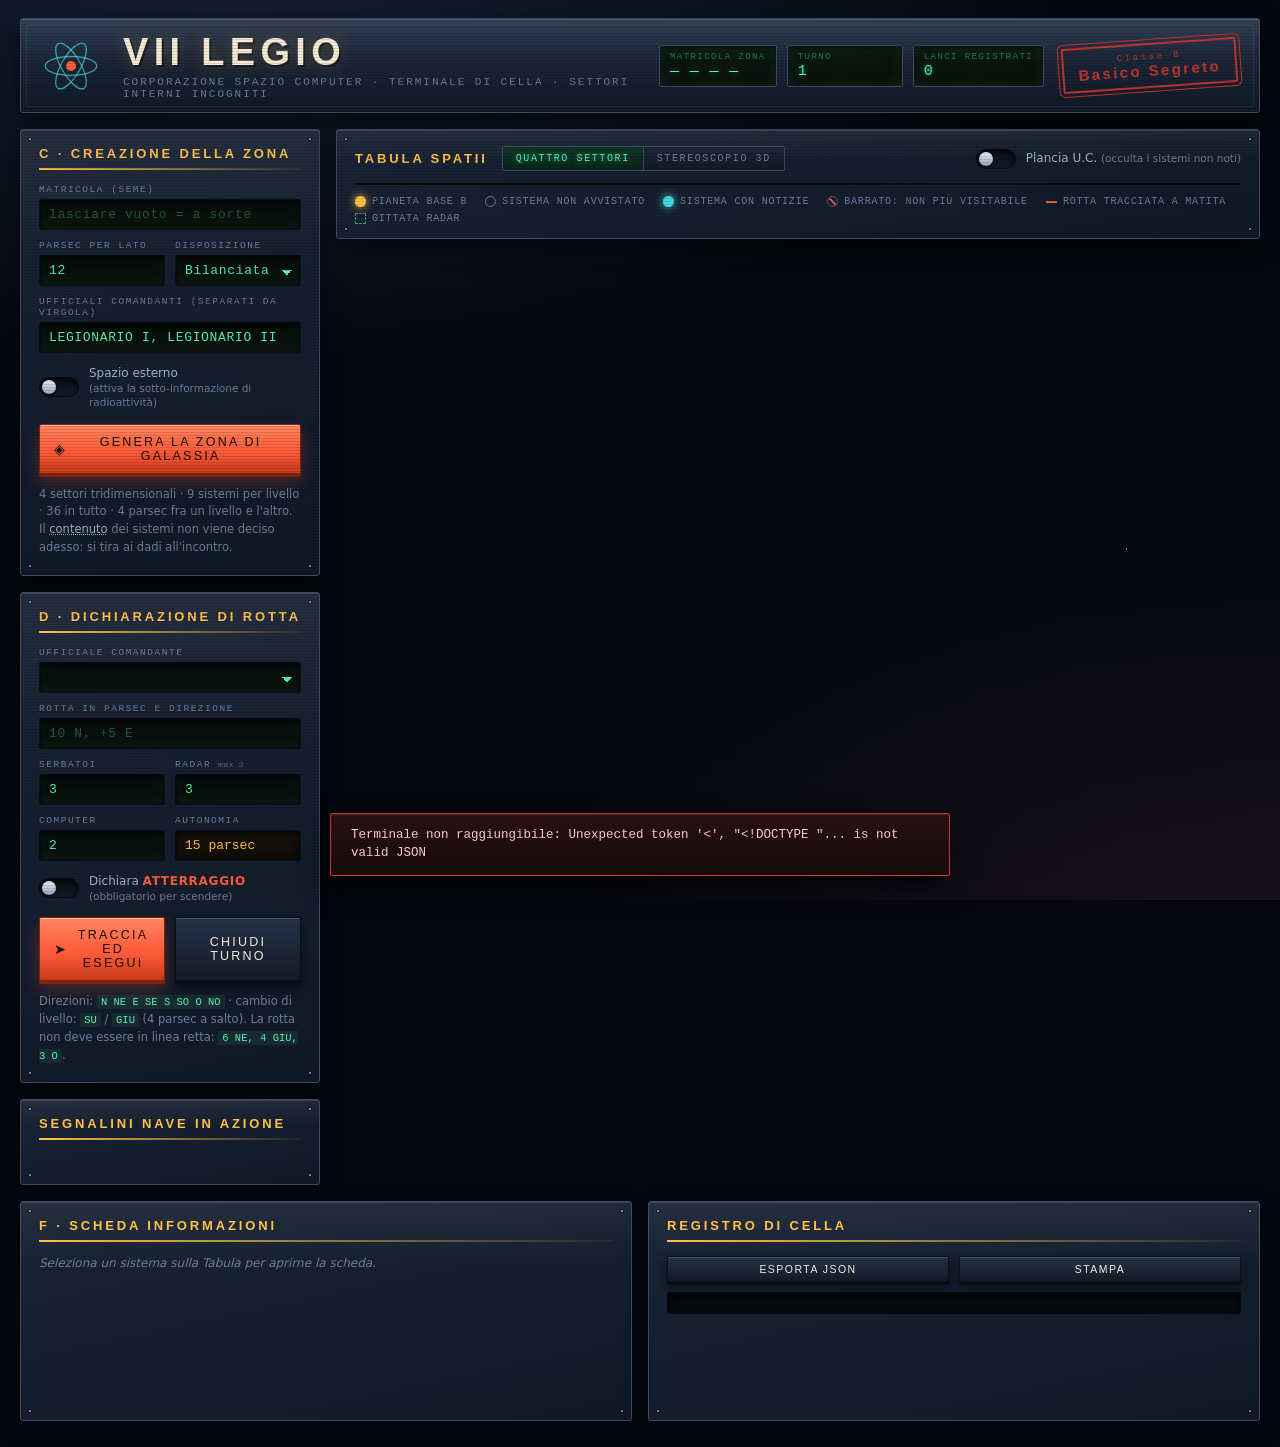
==== src/legio/web/index.html @ f2f83cff "Terminale dello Spazio Computer per VII Legio Sistema di supporto per la fase di esplorazione: gener" ====
<!doctype html>
<html lang="it">
<head>
  <meta charset="utf-8">
  <meta name="viewport" content="width=device-width, initial-scale=1">
  <title>VII LEGIO — Terminale Spazio Computer</title>
  <link rel="stylesheet" href="style.css">
</head>
<body>
<div class="scafo">

  <header class="intestazione">
    <div class="stemma" aria-hidden="true">
      <svg viewBox="0 0 100 100">
        <ellipse class="orbita" cx="50" cy="50" rx="46" ry="17"/>
        <ellipse class="orbita" cx="50" cy="50" rx="46" ry="17" transform="rotate(60 50 50)"/>
        <ellipse class="orbita" cx="50" cy="50" rx="46" ry="17" transform="rotate(-60 50 50)"/>
        <circle class="nucleo" cx="50" cy="50" r="9"/>
      </svg>
    </div>
    <div class="titoli">
      <h1>VII&nbsp;LEGIO</h1>
      <p class="sottotitolo">Corporazione Spazio Computer · Terminale di cella · Settori interni incogniti</p>
    </div>
    <dl class="quadranti">
      <div><dt>Matricola zona</dt><dd id="lettura-matricola">— — — —</dd></div>
      <div><dt>Turno</dt><dd id="lettura-turno">1</dd></div>
      <div><dt>Lanci registrati</dt><dd id="lettura-tiri">0</dd></div>
    </dl>
    <div class="timbro" title="Accesso S.C. Classe B">
      <span>Classe B</span><strong>Basico Segreto</strong>
    </div>
  </header>

  <main class="ponte">

    <!-- ───────────────────────────── colonna comandi ───────────────────────────── -->
    <aside class="colonna">

      <section class="pannello">
        <h2 class="titolo-pannello">C · Creazione della zona</h2>
        <div class="griglia-campi">
          <label class="campo campo-largo">
            <span>Matricola (seme)</span>
            <input id="campo-seme" type="text" placeholder="lasciare vuoto = a sorte" autocomplete="off">
          </label>
          <label class="campo">
            <span>Parsec per lato</span>
            <input id="campo-lato" type="number" min="6" max="21" value="12">
          </label>
          <label class="campo">
            <span>Disposizione</span>
            <select id="campo-distribuzione">
              <option value="bilanciata">Bilanciata</option>
              <option value="libera">Libera (da regolamento)</option>
              <option value="ammassata">Ammassata in nebulose</option>
            </select>
          </label>
          <label class="campo campo-largo">
            <span>Ufficiali Comandanti (separati da virgola)</span>
            <input id="campo-ufficiali" type="text" value="LEGIONARIO I, LEGIONARIO II" autocomplete="off">
          </label>
        </div>
        <label class="interruttore">
          <input id="campo-esterno" type="checkbox">
          <span class="leva"></span>
          <span class="etichetta-leva">Spazio esterno <small>(attiva la sotto-informazione di radioattività)</small></span>
        </label>
        <button id="bottone-genera" class="bottone bottone-primario">
          <span class="pittogramma">◈</span> Genera la zona di galassia
        </button>
        <p class="nota-pannello">
          4 settori tridimensionali · 9 sistemi per livello · 36 in tutto · 4 parsec fra un livello e l'altro.
          Il <em>contenuto</em> dei sistemi non viene deciso adesso: si tira ai dadi all'incontro.
        </p>
      </section>

      <section class="pannello">
        <h2 class="titolo-pannello">D · Dichiarazione di rotta</h2>
        <div class="griglia-campi">
          <label class="campo campo-largo">
            <span>Ufficiale Comandante</span>
            <select id="campo-nave"></select>
          </label>
          <label class="campo campo-largo">
            <span>Rotta in parsec e direzione</span>
            <input id="campo-rotta" type="text" placeholder="10 N, +5 E" autocomplete="off">
          </label>
          <label class="campo">
            <span>Serbatoi</span>
            <input id="campo-serbatoi" type="number" min="1" max="12" value="3">
          </label>
          <label class="campo">
            <span>Radar <small>max 3</small></span>
            <input id="campo-radar" type="number" min="0" max="3" value="3">
          </label>
          <label class="campo">
            <span>Computer</span>
            <input id="campo-computer" type="number" min="0" max="6" value="2">
          </label>
          <div class="campo lettura-autonomia">
            <span>Autonomia</span>
            <output id="lettura-autonomia">15 parsec</output>
          </div>
        </div>
        <label class="interruttore">
          <input id="campo-atterraggio" type="checkbox">
          <span class="leva"></span>
          <span class="etichetta-leva">Dichiara <strong>ATTERRAGGIO</strong> <small>(obbligatorio per scendere)</small></span>
        </label>
        <div class="fila-bottoni">
          <button id="bottone-rotta" class="bottone bottone-primario"><span class="pittogramma">➤</span> Traccia ed esegui</button>
          <button id="bottone-turno" class="bottone">Chiudi turno</button>
        </div>
        <p class="nota-pannello">
          Direzioni: <code>N NE E SE S SO O NO</code> · cambio di livello: <code>SU</code> / <code>GIU</code>
          (4 parsec a salto). La rotta non deve essere in linea retta: <code>6 NE, 4 GIU, 3 O</code>.
        </p>
      </section>

      <section class="pannello">
        <h2 class="titolo-pannello">Segnalini Nave in azione</h2>
        <div id="elenco-navi" class="elenco-navi"></div>
        <p class="nota-pannello" id="nota-ordine"></p>
      </section>

    </aside>

    <!-- ───────────────────────────── tabula spatii ───────────────────────────── -->
    <section class="tabula">
      <div class="barra-vista">
        <h2 class="titolo-pannello">Tabula Spatii</h2>
        <div class="selettore" role="tablist" aria-label="Proiezione">
          <button class="scheda attiva" data-vista-mappa="settori">Quattro settori</button>
          <button class="scheda" data-vista-mappa="stereoscopio">Stereoscopio 3D</button>
        </div>
        <label class="interruttore compatto">
          <input id="campo-vista-uc" type="checkbox">
          <span class="leva"></span>
          <span class="etichetta-leva">Plancia U.C. <small>(occulta i sistemi non noti)</small></span>
        </label>
      </div>
      <div id="tela" class="tela"></div>
      <div class="legenda">
        <span><i class="segno segno-base"></i> pianeta base B</span>
        <span><i class="segno segno-ignoto"></i> sistema non avvistato</span>
        <span><i class="segno segno-noto"></i> sistema con notizie</span>
        <span><i class="segno segno-barrato"></i> barrato: non più visitabile</span>
        <span><i class="segno segno-rotta"></i> rotta tracciata a matita</span>
        <span><i class="segno segno-radar"></i> gittata radar</span>
      </div>
    </section>

    <!-- ───────────────────────────── colonna informazioni ───────────────────────────── -->
    <aside class="colonna">

      <section class="pannello pannello-dossier">
        <h2 class="titolo-pannello">F · Scheda Informazioni</h2>
        <div id="dossier" class="dossier">
          <p class="vuoto">Seleziona un sistema sulla Tabula per aprirne la scheda.</p>
        </div>
      </section>

      <section class="pannello pannello-registro">
        <h2 class="titolo-pannello">Registro di cella</h2>
        <div class="fila-bottoni fila-bottoni-fine">
          <button id="bottone-esporta" class="bottone bottone-piccolo">Esporta JSON</button>
          <button id="bottone-stampa" class="bottone bottone-piccolo">Stampa</button>
        </div>
        <ol id="registro" class="registro"></ol>
      </section>

    </aside>
  </main>

  <div id="avviso" class="avviso" role="status" aria-live="polite"></div>
  <div class="velo-crt" aria-hidden="true"></div>
</div>
<script src="app.js"></script>
</body>
</html>
---- src/legio/web/style.css ----
/* ═══════════════════════════════════════════════════════════════════════════
   C.S.C. — Terminale di cella. Livrea d'ordinanza: acciaio, fosfori, bachelite.
   ═══════════════════════════════════════════════════════════════════════════ */

:root {
  --spazio:        #05080f;
  --spazio-alto:   #0b1220;
  --acciaio-scuro: #101826;
  --acciaio:       #1a2436;
  --acciaio-chiaro:#243147;
  --bordo:         #3d4d66;
  --bordo-tenue:   rgba(157, 180, 207, .18);

  --fosforo:       #57f2ac;
  --fosforo-cupo:  #1f7d5a;
  --ambra:         #ffc247;
  --corallo:       #ff5c39;
  --turchese:      #48d8e0;
  --crema:         #f4ead6;
  --cromo:         #9db4cf;
  --cromo-cupo:    #6b7f9b;
  --rosso-timbro:  #d7382c;

  --font-display: 'Bahnschrift SemiBold Condensed', 'Bahnschrift', 'Franklin Gothic Medium',
                  'Arial Narrow', 'Segoe UI Semibold', sans-serif;
  --font-testo:   'Franklin Gothic Book', 'Segoe UI', system-ui, sans-serif;
  --font-mono:    'Cascadia Mono', 'Consolas', 'Courier New', monospace;

  --raggio: 3px;
  --luce-fosforo: 0 0 6px rgba(87, 242, 172, .55);
}

* { box-sizing: border-box; }

html, body { height: 100%; }

body {
  margin: 0;
  font-family: var(--font-testo);
  font-size: 14px;
  color: var(--crema);
  background:
    radial-gradient(120% 90% at 18% -10%, #16223a 0%, transparent 55%),
    radial-gradient(100% 80% at 100% 110%, #1c1224 0%, transparent 60%),
    var(--spazio);
  background-attachment: fixed;
  -webkit-font-smoothing: antialiased;
}

/* stelle di fondo, disegnate con gradienti puntiformi */
body::before {
  content: '';
  position: fixed;
  inset: 0;
  pointer-events: none;
  opacity: .55;
  background-image:
    radial-gradient(1px 1px at 12% 22%, #fff 50%, transparent 51%),
    radial-gradient(1px 1px at 71% 8%,  #cfe6ff 50%, transparent 51%),
    radial-gradient(1px 1px at 33% 74%, #fff 50%, transparent 51%),
    radial-gradient(1.6px 1.6px at 88% 61%, #ffe9c4 50%, transparent 51%),
    radial-gradient(1px 1px at 52% 41%, #fff 50%, transparent 51%),
    radial-gradient(1px 1px at 8% 88%,  #bcd8ff 50%, transparent 51%),
    radial-gradient(1.4px 1.4px at 63% 92%, #fff 50%, transparent 51%),
    radial-gradient(1px 1px at 95% 33%, #fff 50%, transparent 51%),
    radial-gradient(1px 1px at 44% 12%, #ffd9a8 50%, transparent 51%),
    radial-gradient(1px 1px at 24% 55%, #fff 50%, transparent 51%);
}

.scafo { position: relative; min-height: 100%; padding: 18px 20px 26px; }

/* ─────────────────────────────── intestazione ─────────────────────────────── */

.intestazione {
  position: relative;
  display: grid;
  grid-template-columns: 62px minmax(0, 1fr) auto auto;
  align-items: center;
  gap: 18px;
  padding: 12px 22px;
  margin-bottom: 16px;
  border: 1px solid var(--bordo);
  border-radius: var(--raggio);
  background:
    linear-gradient(180deg, rgba(255, 255, 255, .07), transparent 42%),
    linear-gradient(180deg, var(--acciaio-chiaro), var(--acciaio-scuro));
  box-shadow: inset 0 1px 0 rgba(255, 255, 255, .16), 0 10px 26px rgba(0, 0, 0, .55);
}

.intestazione::after {
  content: '';
  position: absolute;
  inset: 5px;
  border: 1px solid rgba(157, 180, 207, .12);
  border-radius: 2px;
  pointer-events: none;
}

.stemma svg { width: 56px; height: 56px; display: block; }
.stemma .orbita { fill: none; stroke: var(--turchese); stroke-width: 2.4; opacity: .7; }
.stemma .nucleo { fill: var(--corallo); }
@media (prefers-reduced-motion: no-preference) {
  .stemma svg { animation: rotazione-atomica 24s linear infinite; transform-origin: 50% 50%; }
  @keyframes rotazione-atomica { to { transform: rotate(360deg); } }
}

.titoli h1 {
  margin: 0;
  font-family: var(--font-display);
  font-size: clamp(26px, 3vw, 38px);
  letter-spacing: .14em;
  color: var(--crema);
  text-shadow: 0 0 18px rgba(255, 194, 71, .3), 2px 2px 0 rgba(0, 0, 0, .5);
}

.sottotitolo {
  margin: 2px 0 0;
  font-family: var(--font-mono);
  font-size: 11px;
  letter-spacing: .18em;
  text-transform: uppercase;
  color: var(--cromo-cupo);
}

.quadranti { display: flex; gap: 10px; margin: 0; }

.quadranti > div {
  min-width: 116px;
  padding: 6px 10px;
  border: 1px solid var(--bordo);
  border-radius: 2px;
  background: radial-gradient(120% 140% at 50% 0%, #0f1a12, #060a08);
  box-shadow: inset 0 0 14px rgba(87, 242, 172, .12), inset 0 2px 4px rgba(0, 0, 0, .8);
}

.quadranti dt {
  font-family: var(--font-mono);
  font-size: 9px;
  letter-spacing: .16em;
  text-transform: uppercase;
  color: var(--fosforo-cupo);
}

.quadranti dd {
  margin: 1px 0 0;
  font-family: var(--font-mono);
  font-size: 15px;
  letter-spacing: .06em;
  color: var(--fosforo);
  text-shadow: var(--luce-fosforo);
  overflow-wrap: anywhere;
}

.timbro {
  display: grid;
  place-items: center;
  padding: 7px 14px;
  transform: rotate(-4deg);
  border: 2px solid var(--rosso-timbro);
  outline: 1px solid var(--rosso-timbro);
  outline-offset: 3px;
  border-radius: 2px;
  color: var(--rosso-timbro);
  opacity: .88;
}
.timbro span { font-family: var(--font-mono); font-size: 9px; letter-spacing: .3em; }
.timbro strong { font-family: var(--font-display); font-size: 15px; letter-spacing: .16em; }

/* ─────────────────────────────── impianto generale ─────────────────────────────── */

.ponte {
  display: grid;
  grid-template-columns: 336px minmax(0, 1fr) 372px;
  gap: 16px;
  align-items: start;
}

.colonna { display: flex; flex-direction: column; gap: 16px; min-width: 0; }

/* ─────────────────────────────── pannelli ─────────────────────────────── */

.pannello, .tabula {
  position: relative;
  padding: 16px 18px 18px;
  border: 1px solid var(--bordo);
  border-radius: var(--raggio);
  background:
    linear-gradient(180deg, rgba(255, 255, 255, .05), transparent 30%),
    linear-gradient(168deg, var(--acciaio) 0%, var(--acciaio-scuro) 100%);
  box-shadow: inset 0 1px 0 rgba(255, 255, 255, .12), 0 8px 22px rgba(0, 0, 0, .5);
}

/* ribattini d'angolo */
.pannello::before, .tabula::before {
  content: '';
  position: absolute;
  inset: 6px;
  border-radius: 2px;
  pointer-events: none;
  background-image:
    radial-gradient(circle, rgba(220, 232, 245, .5) 0 1px, rgba(0, 0, 0, .45) 1.6px, transparent 2.4px),
    radial-gradient(circle, rgba(220, 232, 245, .5) 0 1px, rgba(0, 0, 0, .45) 1.6px, transparent 2.4px),
    radial-gradient(circle, rgba(220, 232, 245, .5) 0 1px, rgba(0, 0, 0, .45) 1.6px, transparent 2.4px),
    radial-gradient(circle, rgba(220, 232, 245, .5) 0 1px, rgba(0, 0, 0, .45) 1.6px, transparent 2.4px);
  background-size: 6px 6px;
  background-repeat: no-repeat;
  background-position: 0 0, 100% 0, 0 100%, 100% 100%;
}

.titolo-pannello {
  margin: 0 0 14px;
  font-family: var(--font-display);
  font-size: 13px;
  font-weight: 600;
  letter-spacing: .22em;
  text-transform: uppercase;
  color: var(--ambra);
}

.titolo-pannello::after {
  content: '';
  display: block;
  height: 2px;
  margin-top: 7px;
  background: linear-gradient(90deg, var(--ambra), rgba(255, 194, 71, .05));
}

.nota-pannello {
  margin: 12px 0 0;
  font-size: 11.5px;
  line-height: 1.55;
  color: var(--cromo-cupo);
}
.nota-pannello code {
  font-family: var(--font-mono);
  font-size: 10.5px;
  padding: 1px 4px;
  border-radius: 2px;
  background: rgba(87, 242, 172, .08);
  color: var(--fosforo);
}
.nota-pannello em { color: var(--cromo); font-style: normal; text-decoration: underline dotted; }

/* ─────────────────────────────── campi ─────────────────────────────── */

.griglia-campi { display: grid; grid-template-columns: 1fr 1fr; gap: 10px; }
.campo-largo { grid-column: 1 / -1; }

.campo { display: flex; flex-direction: column; gap: 4px; min-width: 0; }

.campo > span {
  font-family: var(--font-mono);
  font-size: 9.5px;
  letter-spacing: .16em;
  text-transform: uppercase;
  color: var(--cromo-cupo);
}
.campo > span small { text-transform: none; letter-spacing: .04em; opacity: .8; }

input[type=text], input[type=number], select {
  width: 100%;
  padding: 7px 9px;
  border: 1px solid #0a0f18;
  border-top-color: #05080d;
  border-radius: 2px;
  background: linear-gradient(180deg, #060c08, #0b140f);
  box-shadow: inset 0 2px 6px rgba(0, 0, 0, .9), inset 0 0 12px rgba(87, 242, 172, .07);
  color: var(--fosforo);
  font-family: var(--font-mono);
  font-size: 13px;
  letter-spacing: .05em;
}

input:focus-visible, select:focus-visible, button:focus-visible {
  outline: 2px solid var(--ambra);
  outline-offset: 1px;
}

input::placeholder { color: rgba(87, 242, 172, .32); }

select { appearance: none; cursor: pointer; padding-right: 24px;
  background-image: linear-gradient(45deg, transparent 50%, var(--fosforo) 50%),
                    linear-gradient(135deg, var(--fosforo) 50%, transparent 50%),
                    linear-gradient(180deg, #060c08, #0b140f);
  background-position: calc(100% - 13px) 14px, calc(100% - 8px) 14px, 0 0;
  background-size: 5px 5px, 5px 5px, 100% 100%;
  background-repeat: no-repeat;
}
select option { background: #0b140f; color: var(--fosforo); }

.lettura-autonomia output {
  padding: 7px 9px;
  border: 1px solid #0a0f18;
  border-radius: 2px;
  background: linear-gradient(180deg, #17110a, #100c07);
  box-shadow: inset 0 2px 6px rgba(0, 0, 0, .9);
  color: var(--ambra);
  font-family: var(--font-mono);
  font-size: 13px;
}

/* interruttore a leva */
.interruttore {
  display: flex;
  align-items: center;
  gap: 10px;
  margin-top: 12px;
  cursor: pointer;
  user-select: none;
}
.interruttore input { position: absolute; opacity: 0; width: 0; height: 0; }
.leva {
  position: relative;
  flex: 0 0 auto;
  width: 40px;
  height: 20px;
  border: 1px solid #05080d;
  border-radius: 10px;
  background: linear-gradient(180deg, #0a1018, #131c29);
  box-shadow: inset 0 2px 5px rgba(0, 0, 0, .85);
  transition: background .18s;
}
.leva::after {
  content: '';
  position: absolute;
  top: 2px; left: 2px;
  width: 14px; height: 14px;
  border-radius: 50%;
  background: linear-gradient(180deg, #e8f0f8, #93a6bd);
  box-shadow: 0 1px 3px rgba(0, 0, 0, .7);
  transition: transform .18s;
}
.interruttore input:checked + .leva { background: linear-gradient(180deg, #14432f, #0d2a1f); }
.interruttore input:checked + .leva::after {
  transform: translateX(20px);
  background: linear-gradient(180deg, #b8ffdf, var(--fosforo));
  box-shadow: 0 0 10px rgba(87, 242, 172, .8);
}
.interruttore input:focus-visible + .leva { outline: 2px solid var(--ambra); outline-offset: 2px; }
.etichetta-leva { font-size: 12px; color: var(--cromo); line-height: 1.35; }
.etichetta-leva small { display: block; font-size: 10.5px; color: var(--cromo-cupo); }
.etichetta-leva strong { color: var(--corallo); letter-spacing: .06em; }
.interruttore.compatto { margin: 0; }
.interruttore.compatto .etichetta-leva small { display: inline; }

/* ─────────────────────────────── bottoni ─────────────────────────────── */

.bottone {
  display: inline-flex;
  align-items: center;
  justify-content: center;
  gap: 8px;
  width: 100%;
  margin-top: 14px;
  padding: 10px 14px;
  border: 1px solid #0a1018;
  border-radius: 2px;
  background: linear-gradient(180deg, var(--acciaio-chiaro), #131b28);
  box-shadow: inset 0 1px 0 rgba(255, 255, 255, .18), 0 3px 0 #080d15, 0 6px 12px rgba(0, 0, 0, .5);
  color: var(--crema);
  font-family: var(--font-display);
  font-size: 12.5px;
  letter-spacing: .18em;
  text-transform: uppercase;
  cursor: pointer;
  transition: transform .08s, box-shadow .08s, filter .15s;
}
.bottone:hover { filter: brightness(1.16); }
.bottone:active { transform: translateY(3px); box-shadow: inset 0 2px 6px rgba(0, 0, 0, .8); }
.bottone[disabled] { opacity: .45; cursor: not-allowed; transform: none; }

.bottone-primario {
  background: linear-gradient(180deg, #ff8560, var(--corallo) 55%, #c93b1c);
  border-color: #7d240f;
  color: #1a0a05;
  box-shadow: inset 0 1px 0 rgba(255, 255, 255, .45), 0 3px 0 #82250f, 0 8px 18px rgba(255, 92, 57, .25);
}
.pittogramma { font-size: 14px; line-height: 1; }
.bottone-piccolo { width: auto; margin: 0; padding: 6px 11px; font-size: 10.5px; letter-spacing: .14em; }

.fila-bottoni { display: flex; gap: 10px; }
.fila-bottoni .bottone { flex: 1; }
.fila-bottoni-fine { justify-content: flex-end; margin-bottom: 10px; }

/* ─────────────────────────────── navi ─────────────────────────────── */

.elenco-navi { display: flex; flex-direction: column; gap: 9px; }

.scheda-nave {
  display: grid;
  grid-template-columns: 8px 1fr auto;
  gap: 10px;
  align-items: center;
  padding: 9px 11px;
  border: 1px solid var(--bordo-tenue);
  border-radius: 2px;
  background: linear-gradient(180deg, rgba(255, 255, 255, .04), rgba(0, 0, 0, .22));
}
.scheda-nave.attiva { border-color: var(--ambra); box-shadow: 0 0 0 1px rgba(255, 194, 71, .3); }
.bandiera-nave { align-self: stretch; border-radius: 1px; box-shadow: 0 0 8px currentColor; }
.nome-nave { font-family: var(--font-display); font-size: 13px; letter-spacing: .12em; }
.dati-nave { font-family: var(--font-mono); font-size: 10.5px; color: var(--cromo-cupo); line-height: 1.5; }
.dati-nave b { color: var(--fosforo); font-weight: 400; }
.punti-nave {
  font-family: var(--font-mono);
  font-size: 18px;
  color: var(--ambra);
  text-align: right;
  text-shadow: 0 0 8px rgba(255, 194, 71, .5);
}
.punti-nave small { display: block; font-size: 8.5px; letter-spacing: .16em; color: var(--cromo-cupo); text-shadow: none; }

/* ─────────────────────────────── tabula ─────────────────────────────── */

.tabula { padding: 16px 18px 14px; }

.barra-vista {
  display: flex;
  flex-wrap: wrap;
  align-items: center;
  gap: 14px;
  margin-bottom: 12px;
}
.barra-vista .titolo-pannello { margin: 0; flex: 0 0 auto; }
.barra-vista .titolo-pannello::after { display: none; }
.barra-vista .interruttore { margin-left: auto; }

.selettore { display: flex; border: 1px solid var(--bordo); border-radius: 2px; overflow: hidden; }
.scheda {
  padding: 6px 13px;
  border: 0;
  background: linear-gradient(180deg, #1c2637, #121a26);
  color: var(--cromo-cupo);
  font-family: var(--font-mono);
  font-size: 10px;
  letter-spacing: .16em;
  text-transform: uppercase;
  cursor: pointer;
}
.scheda + .scheda { border-left: 1px solid var(--bordo); }
.scheda.attiva {
  background: linear-gradient(180deg, #0e3427, #0a2419);
  color: var(--fosforo);
  text-shadow: var(--luce-fosforo);
}

.tela {
  border: 1px solid #05080d;
  border-radius: 2px;
  background: radial-gradient(110% 110% at 50% 40%, #071019 0%, #03060b 70%);
  box-shadow: inset 0 0 60px rgba(0, 0, 0, .9), inset 0 0 22px rgba(72, 216, 224, .07);
  overflow: hidden;
}
.tela svg { display: block; width: 100%; height: auto; }

.legenda {
  display: flex;
  flex-wrap: wrap;
  gap: 6px 18px;
  margin-top: 11px;
  font-family: var(--font-mono);
  font-size: 10px;
  letter-spacing: .08em;
  text-transform: uppercase;
  color: var(--cromo-cupo);
}
.legenda span { display: inline-flex; align-items: center; gap: 6px; }
.segno { width: 11px; height: 11px; border-radius: 50%; flex: 0 0 auto; }
.segno-base { background: var(--ambra); box-shadow: 0 0 9px var(--ambra); }
.segno-ignoto { border: 1.5px solid var(--cromo-cupo); }
.segno-noto { background: var(--turchese); box-shadow: 0 0 9px var(--turchese); }
.segno-barrato { border: 1.5px solid #7a4a4a; background: linear-gradient(45deg, transparent 44%, #b25b5b 44% 56%, transparent 56%); }
.segno-rotta { border-radius: 0; height: 0; border-top: 2px dashed var(--corallo); }
.segno-radar { border-radius: 0; border: 1px dashed rgba(87, 242, 172, .6); }

/* elementi SVG della mappa */
.reticolo { stroke: rgba(157, 180, 207, .1); stroke-width: .6; }
.reticolo-forte { stroke: rgba(157, 180, 207, .2); stroke-width: .9; }
.cornice-settore { fill: none; stroke: var(--bordo); stroke-width: 1.2; }
.fondo-settore { fill: rgba(8, 18, 28, .55); }
.etichetta-settore {
  font-family: var(--font-display); font-size: 11px; letter-spacing: .2em;
  fill: var(--ambra); text-transform: uppercase;
}
.coordinata { font-family: var(--font-mono); font-size: 8px; fill: var(--cromo-cupo); letter-spacing: .04em; }
.sistema { cursor: pointer; }
.sistema:hover .alone { opacity: .95; }
.alone { opacity: 0; transition: opacity .15s; }
.disco-ignoto { fill: none; stroke: var(--cromo-cupo); stroke-width: 1.3; }
.disco-noto { fill: var(--turchese); }
.disco-base { fill: var(--ambra); }
.anello-base { fill: none; stroke: var(--ambra); stroke-width: 1; opacity: .6; }
.croce-barrato { stroke: #c96a5f; stroke-width: 1.5; }
.sigla-sistema { font-family: var(--font-mono); font-size: 7.5px; fill: var(--cromo); }
.lettera-base { font-family: var(--font-display); font-size: 7.5px; font-weight: 700; fill: #241503; }
.nome-segnalino { font-family: var(--font-mono); font-size: 7.5px; }
.nome-sistema { font-family: var(--font-mono); font-size: 7px; fill: var(--turchese); }
.linea-rotta { fill: none; stroke-width: 1.6; stroke-dasharray: 4 3; opacity: .95; }
.punto-rotta { opacity: .85; }
.gittata-radar { fill: rgba(87, 242, 172, .05); stroke: rgba(87, 242, 172, .45); stroke-width: .8; stroke-dasharray: 3 3; }
.segnalino { stroke: #04070c; stroke-width: 1; }
.selezionato { fill: none; stroke: var(--ambra); stroke-width: 1.4; }
.piano-stereo { fill: #070f18; stroke: var(--bordo); stroke-width: 1; }
.colonna-stereo { stroke: rgba(157, 180, 207, .3); stroke-width: .7; stroke-dasharray: 2 2; }
.salto-livello { stroke-width: 1.8; stroke-dasharray: 2 3; opacity: .8; }

/* ─────────────────────────────── dossier ─────────────────────────────── */

.pannello-dossier { min-height: 220px; }
.dossier .vuoto, .registro .vuoto { color: var(--cromo-cupo); font-size: 12px; font-style: italic; }

.testata-dossier {
  display: flex;
  align-items: baseline;
  justify-content: space-between;
  gap: 10px;
  padding-bottom: 8px;
  border-bottom: 1px dashed var(--bordo-tenue);
}
.testata-dossier h3 {
  margin: 0;
  font-family: var(--font-display);
  font-size: 19px;
  letter-spacing: .1em;
  color: var(--crema);
}
.testata-dossier .riferimento { font-family: var(--font-mono); font-size: 10.5px; color: var(--fosforo); }

.righe-info { list-style: none; margin: 10px 0 0; padding: 0; display: flex; flex-direction: column; gap: 7px; }
.righe-info li {
  display: grid;
  grid-template-columns: 44px 1fr;
  gap: 9px;
  padding: 7px 9px;
  border-left: 2px solid var(--fosforo-cupo);
  background: rgba(87, 242, 172, .05);
  font-size: 12px;
  line-height: 1.45;
}
.righe-info .grado {
  font-family: var(--font-mono);
  font-size: 10px;
  letter-spacing: .1em;
  color: var(--ambra);
}
.righe-info .dado { font-family: var(--font-mono); font-size: 10px; color: var(--cromo-cupo); display: block; }
.righe-info li.dns { border-left-color: var(--rosso-timbro); background: rgba(215, 56, 44, .08); }

.blocco-gi {
  margin-top: 12px;
  padding: 11px 12px;
  border: 1px solid rgba(255, 194, 71, .3);
  border-radius: 2px;
  background: linear-gradient(180deg, rgba(255, 194, 71, .07), rgba(255, 194, 71, .02));
}
.blocco-gi h4 {
  margin: 0 0 6px;
  font-family: var(--font-display);
  font-size: 14px;
  letter-spacing: .1em;
  color: var(--ambra);
}
.blocco-gi .genere {
  font-family: var(--font-mono);
  font-size: 9.5px;
  letter-spacing: .16em;
  color: var(--corallo);
}
.blocco-gi p { margin: 7px 0 0; font-size: 12px; line-height: 1.55; }
.tabella-gi { width: 100%; margin-top: 10px; border-collapse: collapse; font-size: 11px; }
.tabella-gi th, .tabella-gi td { padding: 4px 6px; text-align: left; border-top: 1px solid var(--bordo-tenue); }
.tabella-gi th { font-family: var(--font-mono); font-size: 9.5px; letter-spacing: .1em; color: var(--cromo-cupo); text-transform: uppercase; font-weight: 400; }
.tabella-gi td { color: var(--crema); }

.fila-azioni { display: flex; flex-wrap: wrap; gap: 8px; margin-top: 13px; }

/* ─────────────────────────────── registro ─────────────────────────────── */

.pannello-registro { display: flex; flex-direction: column; }

.registro {
  list-style: none;
  margin: 0;
  padding: 10px 12px;
  max-height: 420px;
  overflow-y: auto;
  border: 1px solid #05080d;
  border-radius: 2px;
  background: linear-gradient(180deg, #04090b, #060d10);
  box-shadow: inset 0 2px 10px rgba(0, 0, 0, .9);
  font-family: var(--font-mono);
  font-size: 11.5px;
  line-height: 1.6;
  scrollbar-color: var(--fosforo-cupo) #04090b;
  scrollbar-width: thin;
}
.registro li { display: grid; grid-template-columns: 30px 1fr; gap: 8px; padding: 3px 0; }
.registro .indice { color: rgba(107, 127, 155, .7); }
.registro .attore { color: var(--ambra); }
.registro li.tipo-avvistamento .voce { color: var(--fosforo); text-shadow: var(--luce-fosforo); }
.registro li.tipo-rotta .voce { color: var(--crema); }
.registro li.tipo-informazione .voce { color: var(--turchese); }
.registro li.tipo-atterraggio .voce, .registro li.tipo-attivita .voce { color: var(--corallo); }
.registro li.tipo-punteggio .voce { color: var(--ambra); }
.registro li.tipo-sistema .voce, .registro li.tipo-ripetizione .voce { color: var(--cromo-cupo); }
.registro li.tipo-gi .voce, .registro li.tipo-presenze .voce, .registro li.tipo-arrivi .voce { color: #d7b8ff; }

/* ─────────────────────────────── avviso ─────────────────────────────── */

.avviso {
  position: fixed;
  left: 50%;
  bottom: 24px;
  transform: translate(-50%, 130%);
  max-width: min(620px, 88vw);
  padding: 12px 20px;
  border: 1px solid var(--rosso-timbro);
  border-radius: 2px;
  background: linear-gradient(180deg, #2a1114, #170a0c);
  box-shadow: 0 12px 30px rgba(0, 0, 0, .7), inset 0 1px 0 rgba(255, 255, 255, .1);
  color: #ffd7cf;
  font-family: var(--font-mono);
  font-size: 12.5px;
  line-height: 1.5;
  z-index: 40;
  transition: transform .25s ease-out;
}
.avviso.visibile { transform: translate(-50%, 0); }
.avviso.esito { border-color: var(--fosforo-cupo); background: linear-gradient(180deg, #0d2a20, #071711); color: #c9ffe7; }

/* ─────────────────────────────── velo CRT ─────────────────────────────── */

.velo-crt {
  position: fixed;
  inset: 0;
  z-index: 50;
  pointer-events: none;
  background: repeating-linear-gradient(180deg, rgba(0, 0, 0, .22) 0 1px, transparent 1px 3px);
  mix-blend-mode: multiply;
  opacity: .55;
}
.velo-crt::after {
  content: '';
  position: absolute;
  inset: 0;
  background: radial-gradient(130% 120% at 50% 50%, transparent 58%, rgba(0, 0, 0, .55) 100%);
}
@media (prefers-reduced-motion: reduce) { .velo-crt { opacity: .3; } }

/* ─────────────────────────────── adattamenti ─────────────────────────────── */

@media (max-width: 1400px) {
  .ponte { grid-template-columns: 300px minmax(0, 1fr); }
  .ponte > .colonna:last-child { grid-column: 1 / -1; display: grid; grid-template-columns: 1fr 1fr; }
}
@media (max-width: 1000px) {
  .ponte, .ponte > .colonna:last-child { grid-template-columns: minmax(0, 1fr); }
  .intestazione { grid-template-columns: 48px 1fr; }
  .quadranti, .timbro { grid-column: 1 / -1; }
  .quadranti { flex-wrap: wrap; }
}

@media print {
  body { background: #fff; color: #000; }
  body::before, .velo-crt, .colonna > .pannello:not(.pannello-registro), .barra-vista .selettore,
  .barra-vista .interruttore, .avviso, .fila-bottoni { display: none !important; }
  .scafo { padding: 0; }
  .pannello, .tabula, .intestazione { background: #fff; border-color: #999; box-shadow: none; color: #000; }
  .pannello::before, .tabula::before, .intestazione::after { display: none; }
  .ponte { display: block; }
  .titolo-pannello, .titoli h1, .quadranti dd { color: #000; text-shadow: none; }
  .registro { max-height: none; background: #fff; color: #000; box-shadow: none; }
  .registro .attore { color: #000; font-weight: 700; }
  .registro li .voce { color: #000 !important; text-shadow: none !important; }
  .tela { background: #fff; }
}
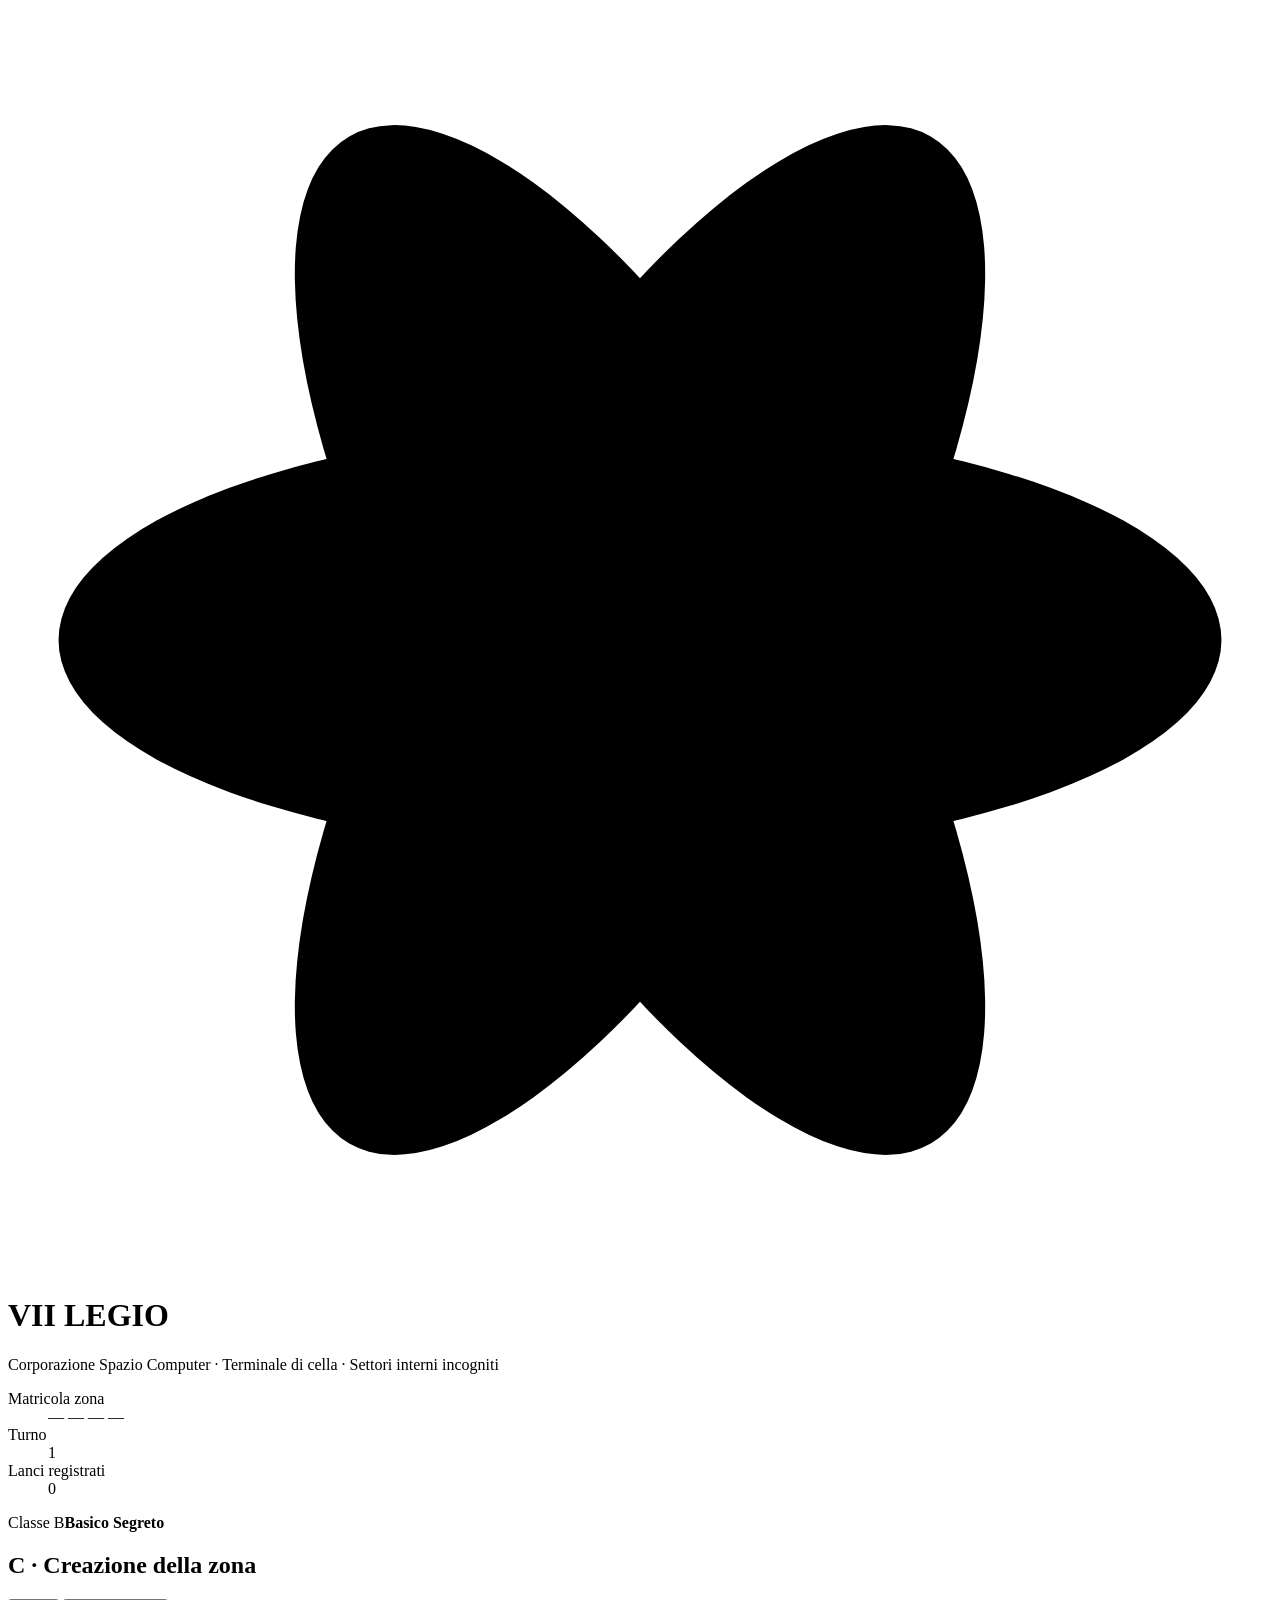
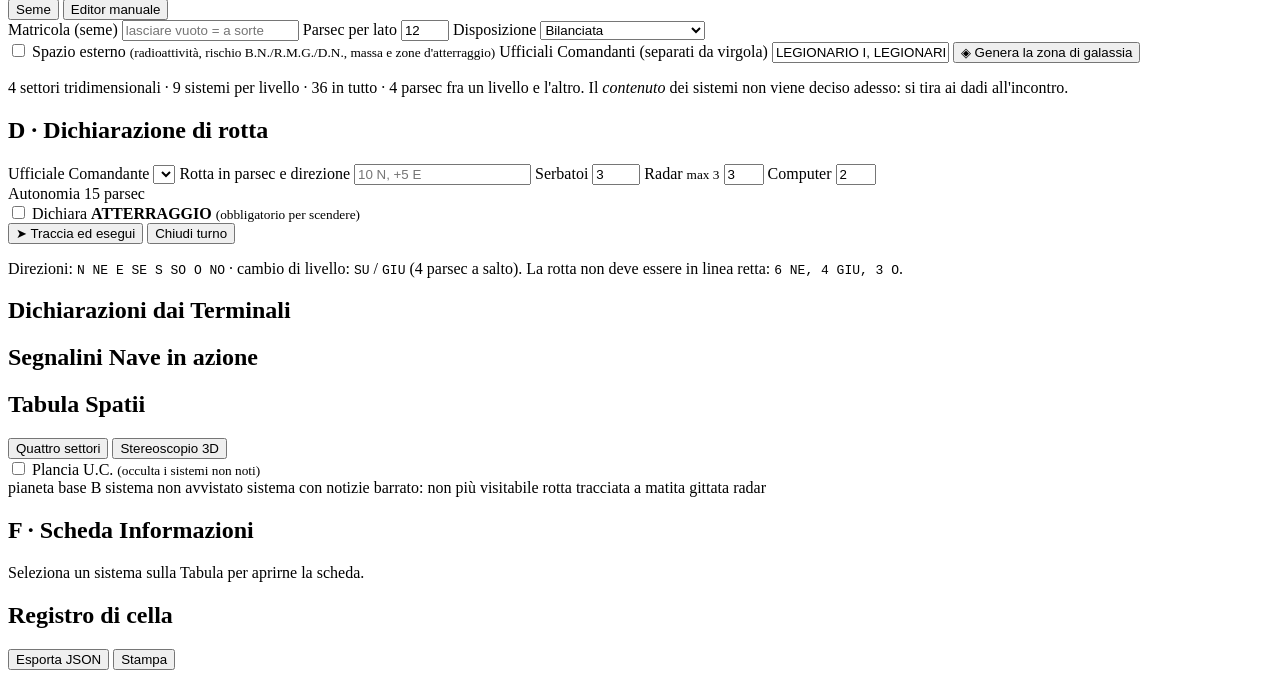
==== commit 2203fc8d: "update" ====
--- a/src/legio/web/index.html
+++ b/src/legio/web/index.html
@@ -4,7 +4,8 @@
   <meta charset="utf-8">
   <meta name="viewport" content="width=device-width, initial-scale=1">
   <title>VII LEGIO — Terminale Spazio Computer</title>
-  <link rel="stylesheet" href="style.css">
+  <!-- Percorsi assoluti: la consolle e' servita da /sc/<codice>, i relativi si romperebbero. -->
+  <link rel="stylesheet" href="/style.css">
 </head>
 <body>
 <div class="scafo">
@@ -39,7 +40,11 @@
 
       <section class="pannello">
         <h2 class="titolo-pannello">C · Creazione della zona</h2>
-        <div class="griglia-campi">
+        <div class="selettore" role="tablist" aria-label="Modo di creazione">
+          <button class="scheda attiva" data-modo-creazione="seme">Seme</button>
+          <button class="scheda" data-modo-creazione="editor">Editor manuale</button>
+        </div>
+        <div id="campi-seme" class="griglia-campi">
           <label class="campo campo-largo">
             <span>Matricola (seme)</span>
             <input id="campo-seme" type="text" placeholder="lasciare vuoto = a sorte" autocomplete="off">
@@ -56,15 +61,44 @@
               <option value="ammassata">Ammassata in nebulose</option>
             </select>
           </label>
-          <label class="campo campo-largo">
-            <span>Ufficiali Comandanti (separati da virgola)</span>
-            <input id="campo-ufficiali" type="text" value="LEGIONARIO I, LEGIONARIO II" autocomplete="off">
-          </label>
+        </div>
+        <div id="pannello-editor" class="pannello-editor" hidden>
+          <div class="griglia-campi">
+            <label class="campo">
+              <span>Parsec per lato</span>
+              <input id="campo-editor-lato" type="number" min="6" max="21" value="12">
+            </label>
+          </div>
+          <div class="fila-bottoni">
+            <button id="bottone-editor-nuovo" class="bottone bottone-piccolo">Nuova bozza</button>
+            <button id="bottone-editor-esporta" class="bottone bottone-piccolo">Esporta JSON</button>
+            <button id="bottone-editor-importa" class="bottone bottone-piccolo">Importa JSON</button>
+            <input id="campo-editor-importa" type="file" accept="application/json" hidden>
+          </div>
+          <div class="fila-bottoni" id="strumenti-editor" role="tablist" aria-label="Strumento editor">
+            <button class="scheda" data-strumento="pianeta">Pianeta</button>
+            <button class="scheda" data-strumento="base">Pianeta Base</button>
+            <button class="scheda" data-strumento="bn">Buco Nero</button>
+            <button class="scheda" data-strumento="rmg">R.M.G.</button>
+            <button class="scheda" data-strumento="dn">Distorsione Nullius</button>
+            <button class="scheda" data-strumento="elimina">Elimina</button>
+          </div>
+          <p class="nota-pannello" id="istruzione-editor"></p>
+          <div id="proprieta-editor" class="proprieta-editor" hidden></div>
+          <ul id="validazione-editor" class="registro"></ul>
         </div>
         <label class="interruttore">
           <input id="campo-esterno" type="checkbox">
           <span class="leva"></span>
-          <span class="etichetta-leva">Spazio esterno <small>(attiva la sotto-informazione di radioattività)</small></span>
+          <span class="etichetta-leva">Spazio esterno <small>(radioattività, rischio B.N./R.M.G./D.N., massa e zone d'atterraggio)</small></span>
+        </label>
+        <div id="dettagli-navi-esterno" class="dettagli-navi" hidden>
+          <p class="nota-pannello">Classe/massa e Princeps Psi per ogni nave (regolamento avanzato — assunzioni non confermate dal manuale fisico, vedi README):</p>
+          <div id="righe-dettagli-navi"></div>
+        </div>
+        <label class="campo campo-largo">
+          <span>Ufficiali Comandanti (separati da virgola)</span>
+          <input id="campo-ufficiali" type="text" value="LEGIONARIO I, LEGIONARIO II" autocomplete="off">
         </label>
         <button id="bottone-genera" class="bottone bottone-primario">
           <span class="pittogramma">◈</span> Genera la zona di galassia
@@ -116,6 +150,12 @@
           Direzioni: <code>N NE E SE S SO O NO</code> · cambio di livello: <code>SU</code> / <code>GIU</code>
           (4 parsec a salto). La rotta non deve essere in linea retta: <code>6 NE, 4 GIU, 3 O</code>.
         </p>
+      </section>
+
+      <section class="pannello pannello-dichiarazioni">
+        <h2 class="titolo-pannello">Dichiarazioni dai Terminali</h2>
+        <p class="nota-pannello" id="sc-tocca"></p>
+        <ul id="dichiarazioni-attesa" class="dichiarazioni"></ul>
       </section>
 
       <section class="pannello">
@@ -176,6 +216,6 @@
   <div id="avviso" class="avviso" role="status" aria-live="polite"></div>
   <div class="velo-crt" aria-hidden="true"></div>
 </div>
-<script src="app.js"></script>
+<script src="/app.js"></script>
 </body>
 </html>
